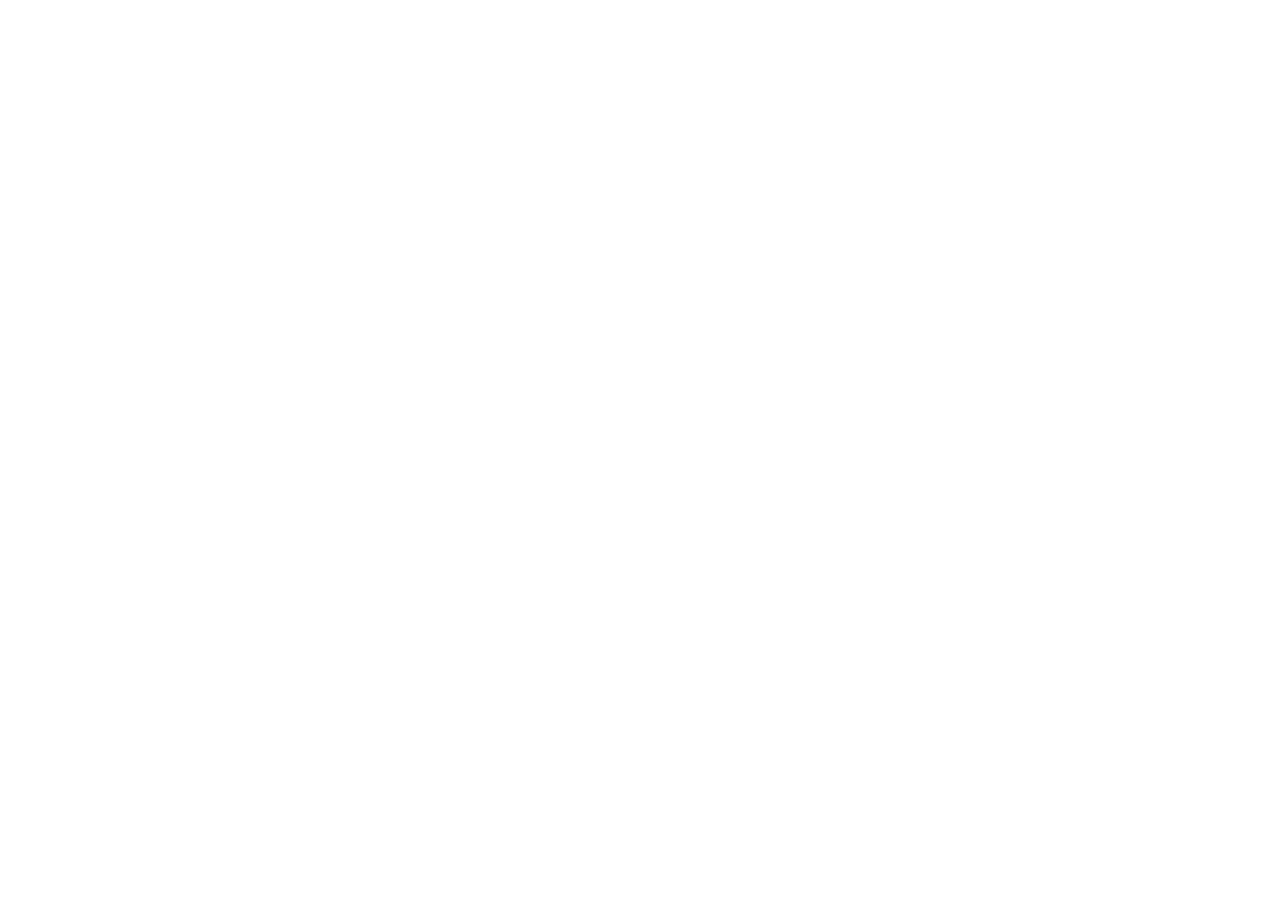
==== index.html @ 01e3ac80 "Costruzione scheletro html + link foglio css" ====
<!DOCTYPE html>
<html lang="en" dir="ltr">
  <head>
    <meta charset="utf-8">
    <title>Airbnb</title>
    <link rel="stylesheet" href="css/style.css">
  </head>
  <body>
    
  </body>
</html>
---- css/style.css ----
*{
  box-sizing: border-box;
  margin: 0;
  padding: 0;
}
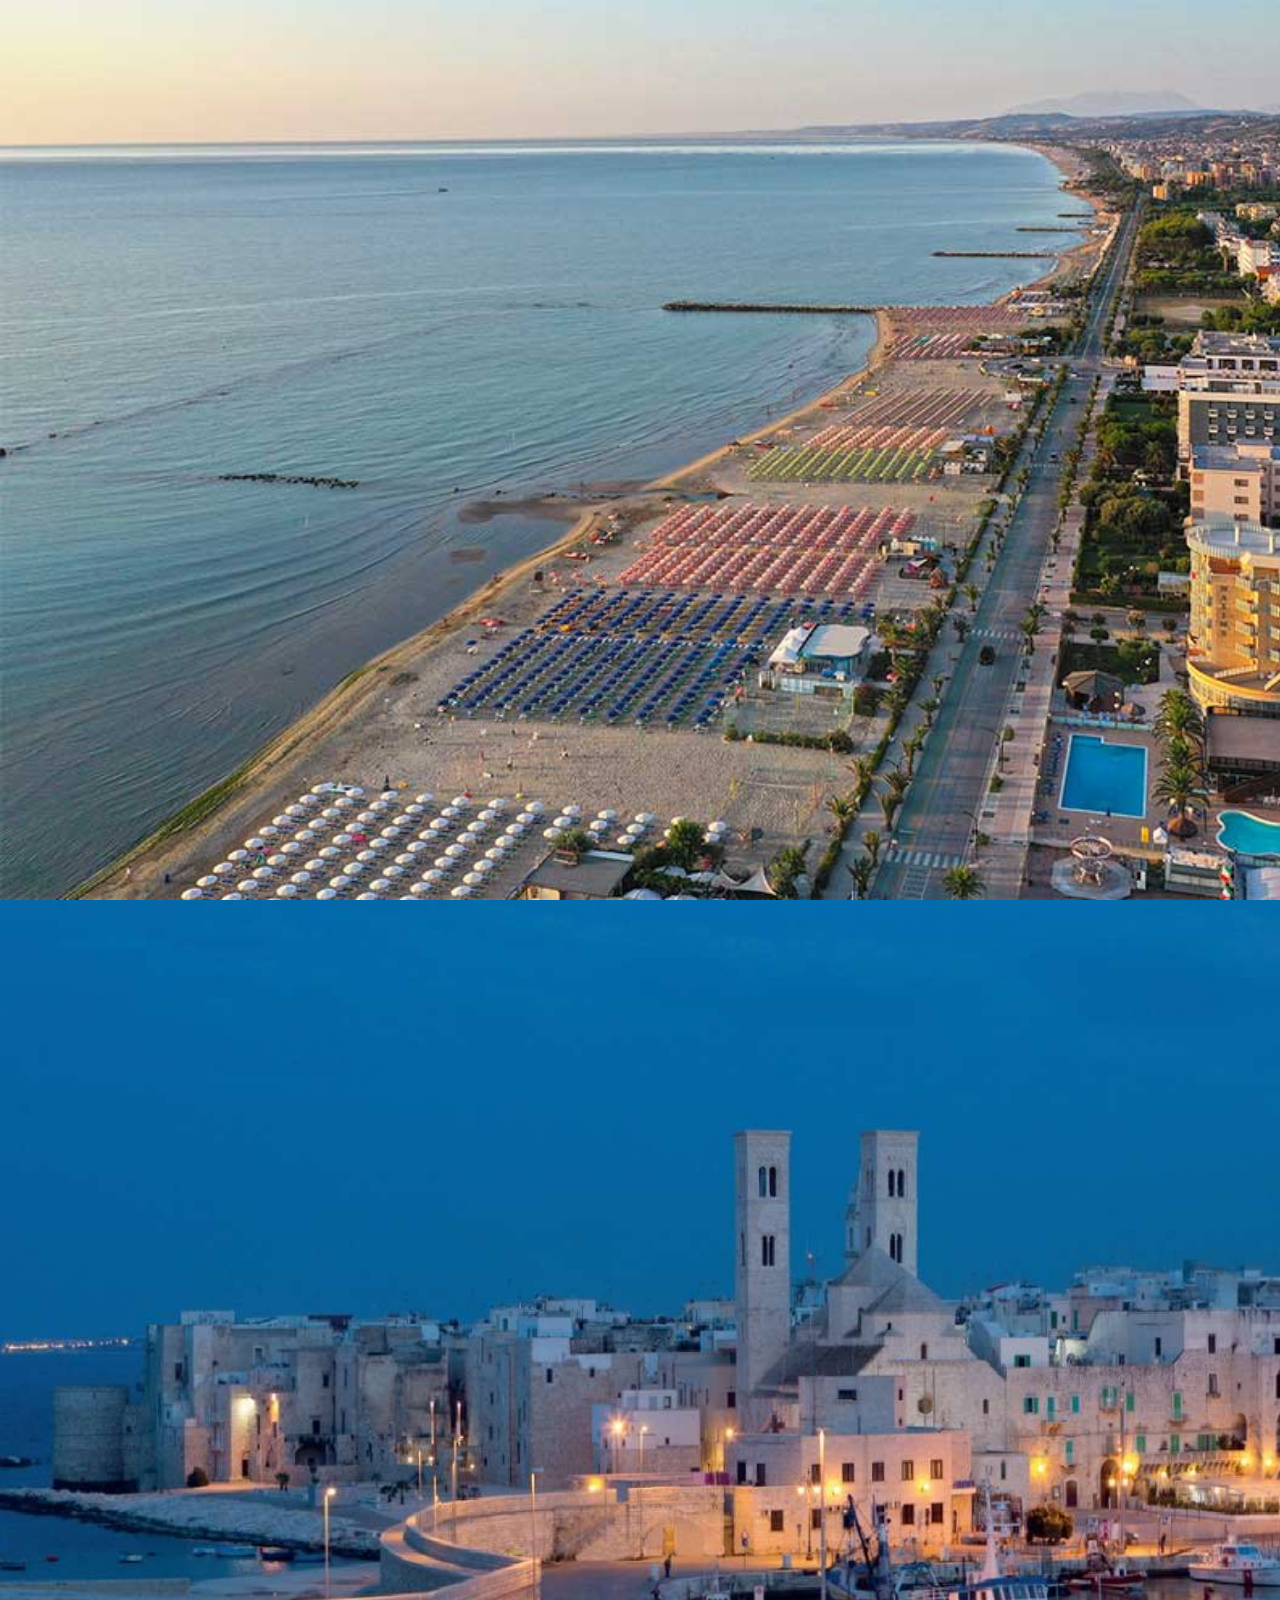
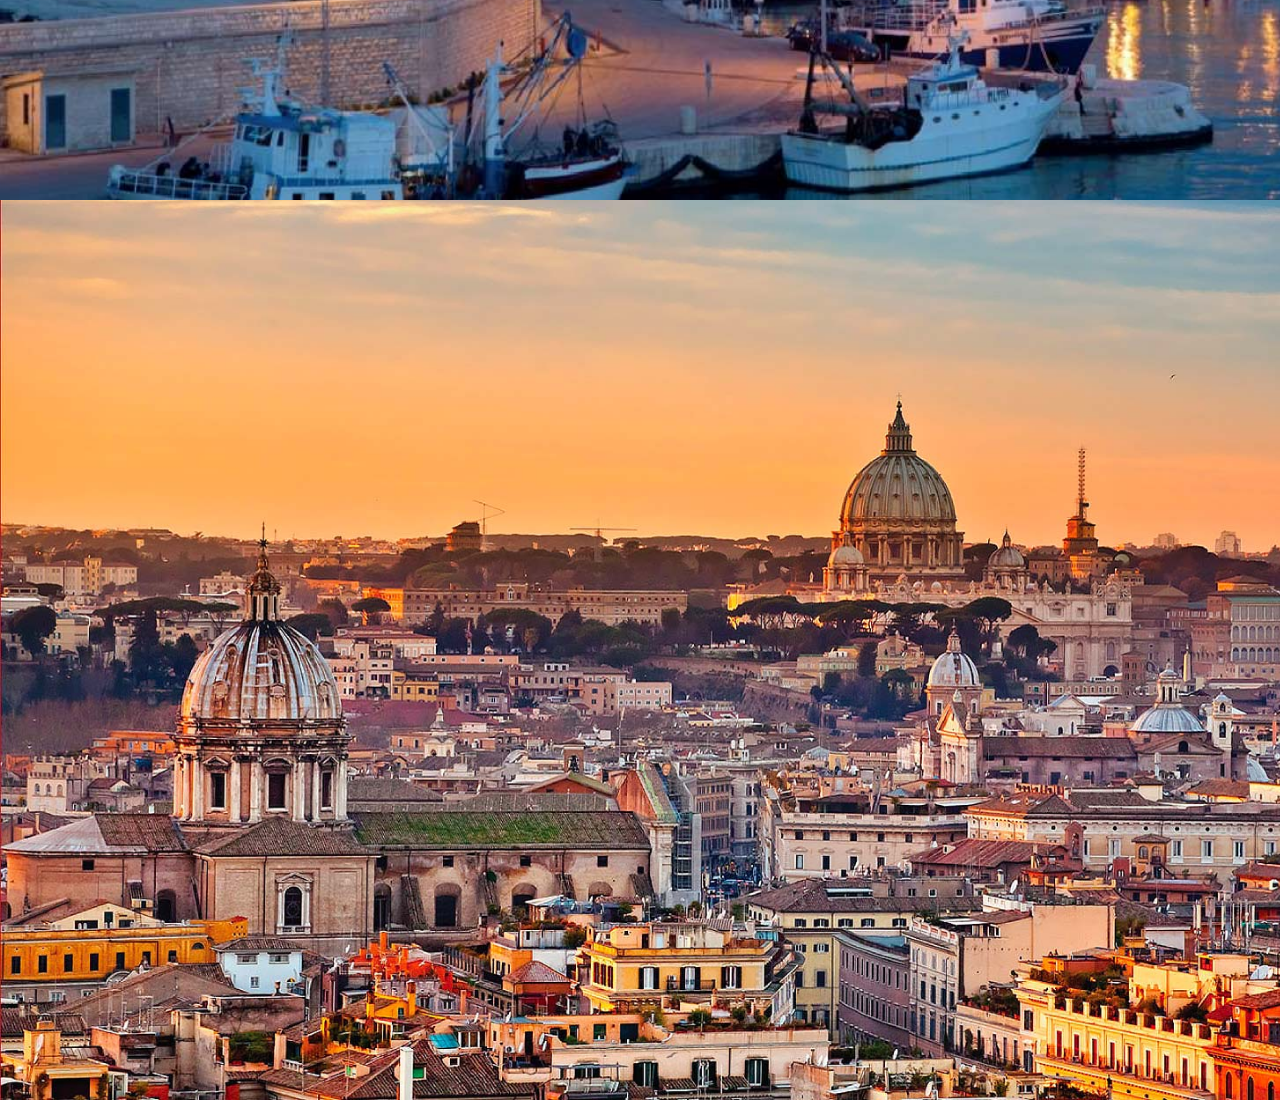
==== commit b76eb232: "Inserimento img città" ====
--- a/index.html
+++ b/index.html
@@ -6,6 +6,16 @@
     <link rel="stylesheet" href="css/style.css">
   </head>
   <body>
+
+    <div id="martinsicuro" class="citta">
+
+    </div>
+    <div id="molfetta" class="citta">
+
+    </div>
+    <div id="roma" class="citta">
+
+    </div>
     
   </body>
 </html>
--- a/css/style.css
+++ b/css/style.css
@@ -3,3 +3,21 @@
   margin: 0;
   padding: 0;
 }
+
+.citta{
+  width: 100%;
+  height: 100vh;
+  background-size: cover;
+}
+
+#martinsicuro{
+  background-image: url(../img/foto02-992.jpg);
+}
+
+#molfetta{
+  background-image: url(../img/h_visit_molfetta.jpg);
+}
+
+#roma{
+  background-image: url(../img/affitti-brevi-roma.jpg);
+}
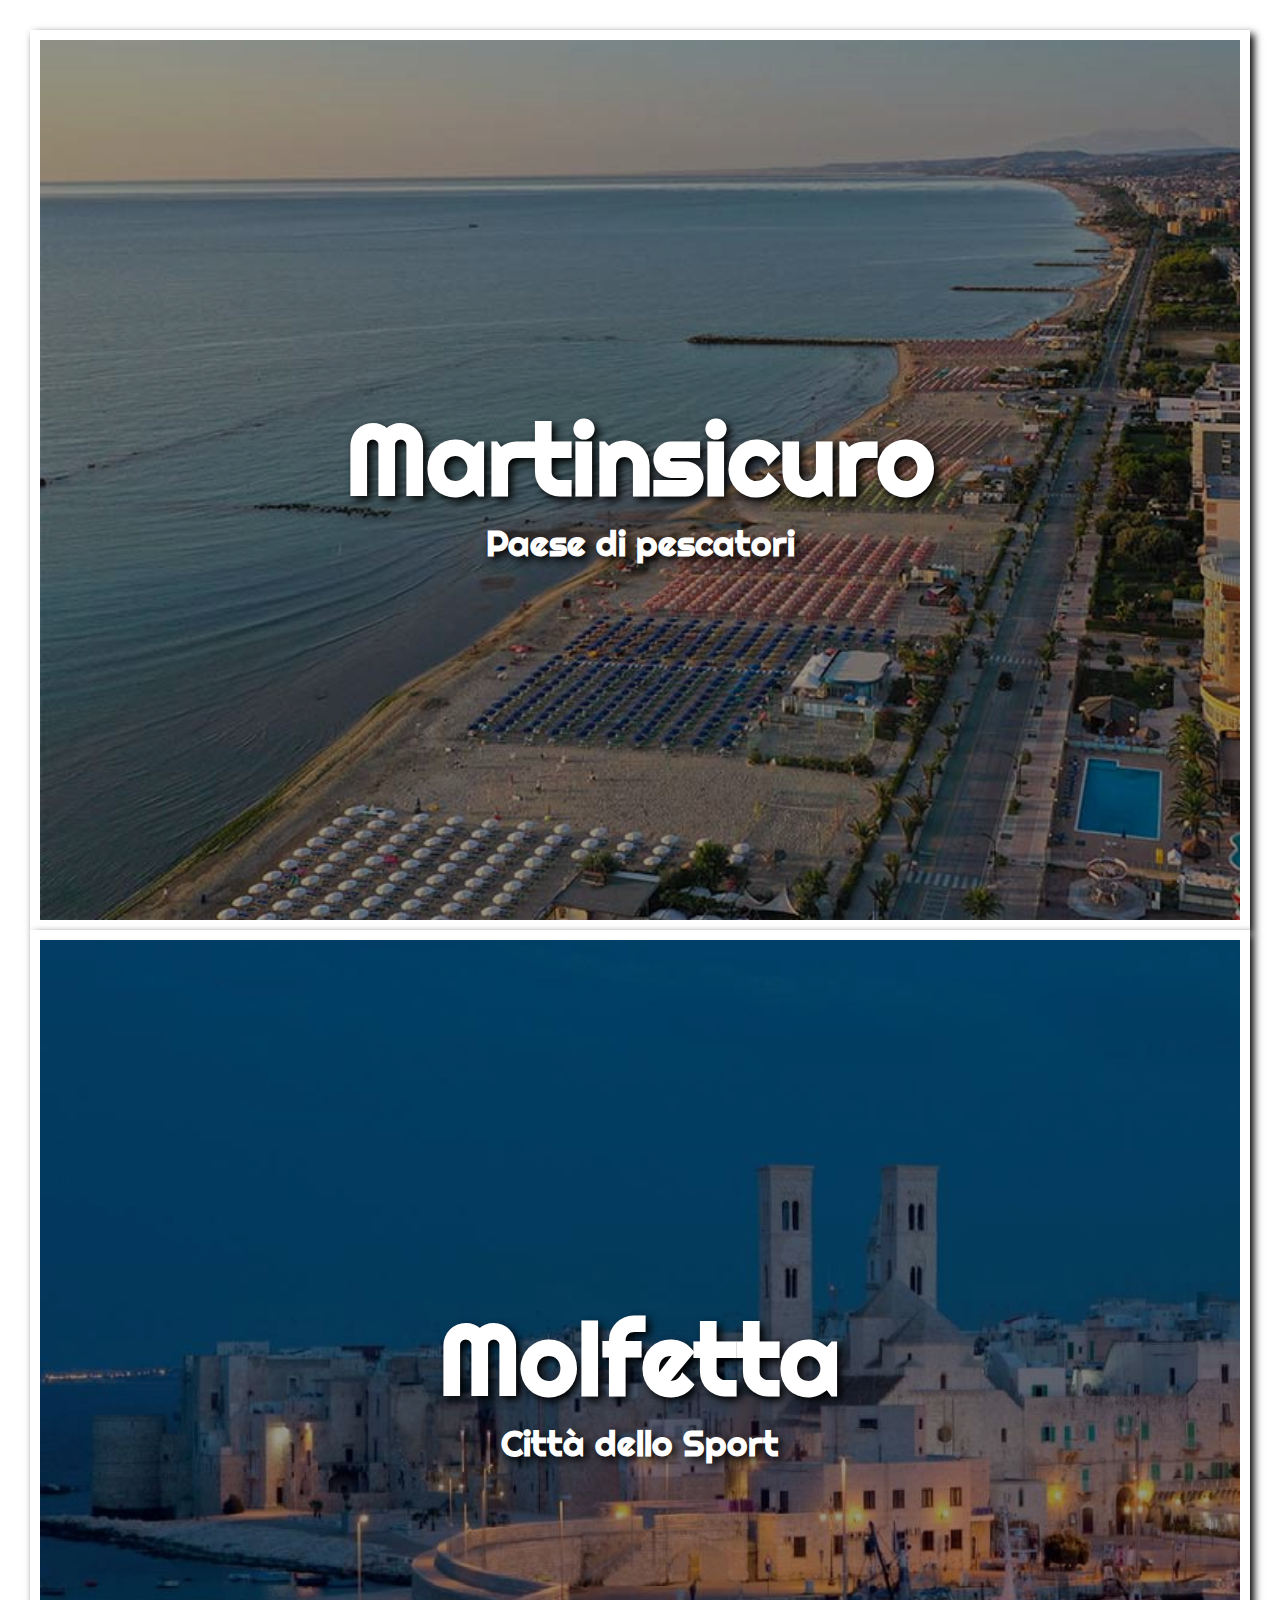
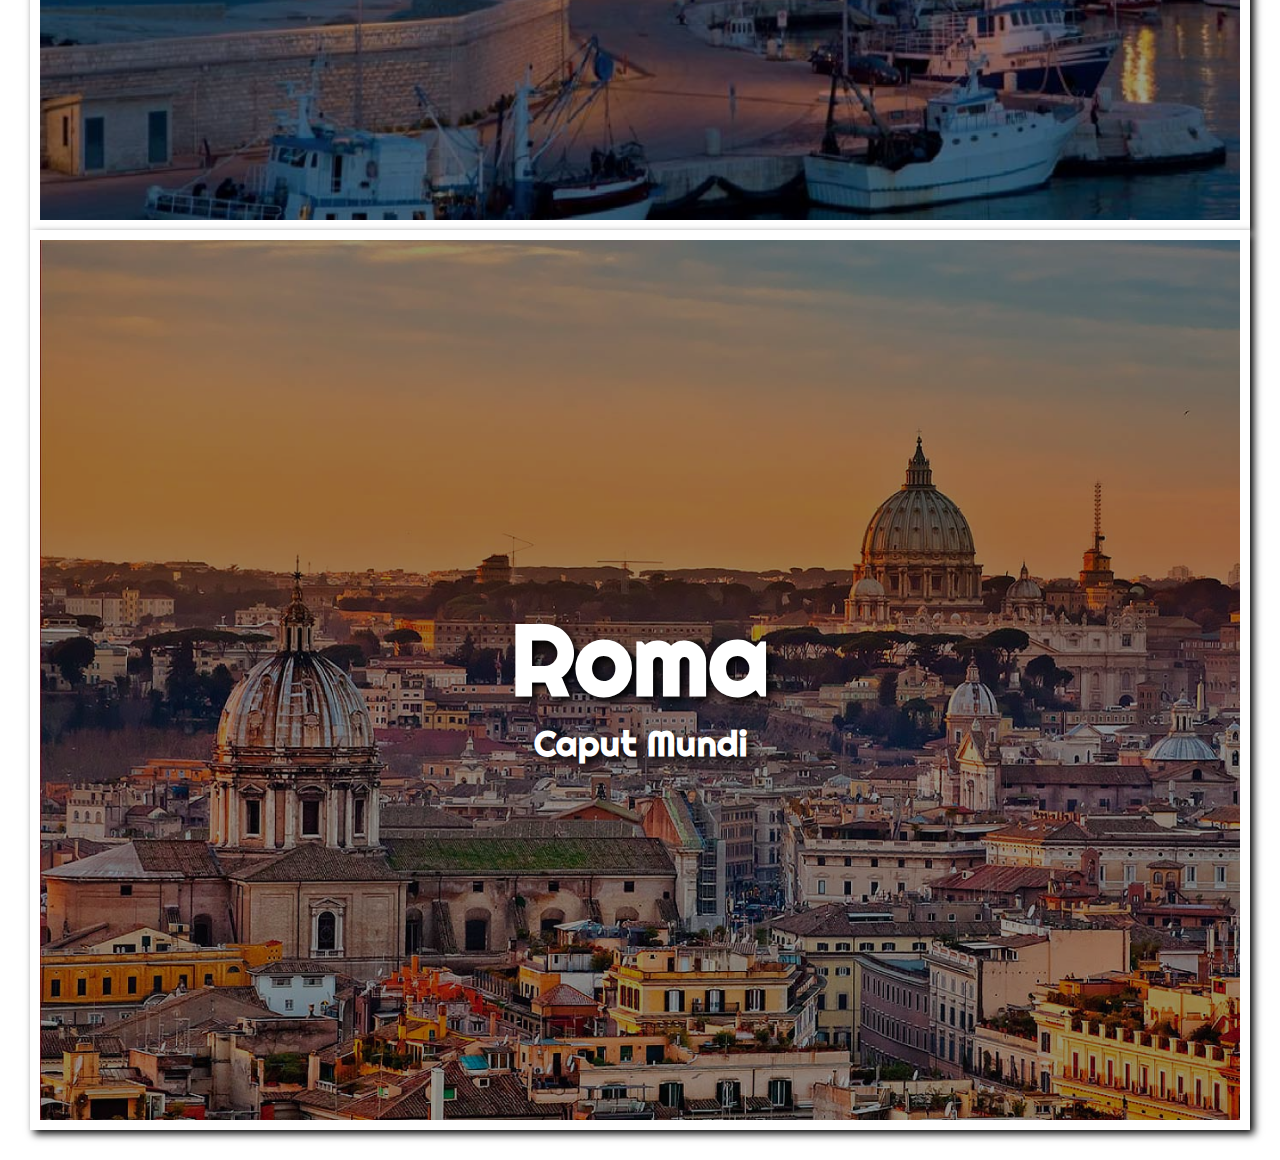
==== commit 0c5779be: "Esercizio completo (inserimento testo + ombre)" ====
--- a/index.html
+++ b/index.html
@@ -4,18 +4,40 @@
     <meta charset="utf-8">
     <title>Airbnb</title>
     <link rel="stylesheet" href="css/style.css">
+    <link href="https://fonts.googleapis.com/css2?family=Righteous&display=swap" rel="stylesheet">
   </head>
   <body>
 
+  <div class="container">
+
     <div id="martinsicuro" class="citta">
+      <div class="layover">
+        <div class="descrizione img">
+          <h1>Martinsicuro</h1>
+          <h2>Paese di pescatori</h2>
+        </div>
+      </div>
+    </div>
 
+    <div id="molfetta" class="citta">
+      <div class="layover">
+        <div class="descrizione img">
+          <h1>Molfetta</h1>
+          <h2>Città dello Sport</h2>
+        </div>
+      </div>
     </div>
-    <div id="molfetta" class="citta">
 
+    <div id="roma" class="citta">
+      <div class="layover">
+        <div class="descrizione img">
+          <h1>Roma</h1>
+          <h2>Caput Mundi</h2>
+        </div>
+      </div>
     </div>
-    <div id="roma" class="citta">
 
-    </div>
-    
+  </div>
+
   </body>
 </html>
--- a/css/style.css
+++ b/css/style.css
@@ -4,10 +4,23 @@
   padding: 0;
 }
 
+.container{
+  padding: 30px;
+}
+
 .citta{
   width: 100%;
   height: 100vh;
   background-size: cover;
+  border: 10px solid white;
+  box-shadow: 4px 4px 8px black;
+}
+
+.layover{
+  width: 100%;
+  height: 100%;
+  background-color: rgba(0, 0, 0, 0.4);
+  position: relative;
 }
 
 #martinsicuro{
@@ -21,3 +34,19 @@
 #roma{
   background-image: url(../img/affitti-brevi-roma.jpg);
 }
+
+.descrizione{
+  position: absolute;
+  top: 50%;
+  left: 50%;
+  transform: translate(-50%, -50%);
+  color: white;
+  font-family: 'Righteous', cursive;
+  font-size: 50px;
+  text-shadow: 4px 4px 8px black;
+}
+
+.descrizione h2{
+  font-size: 35px;
+  text-align: center;
+}
